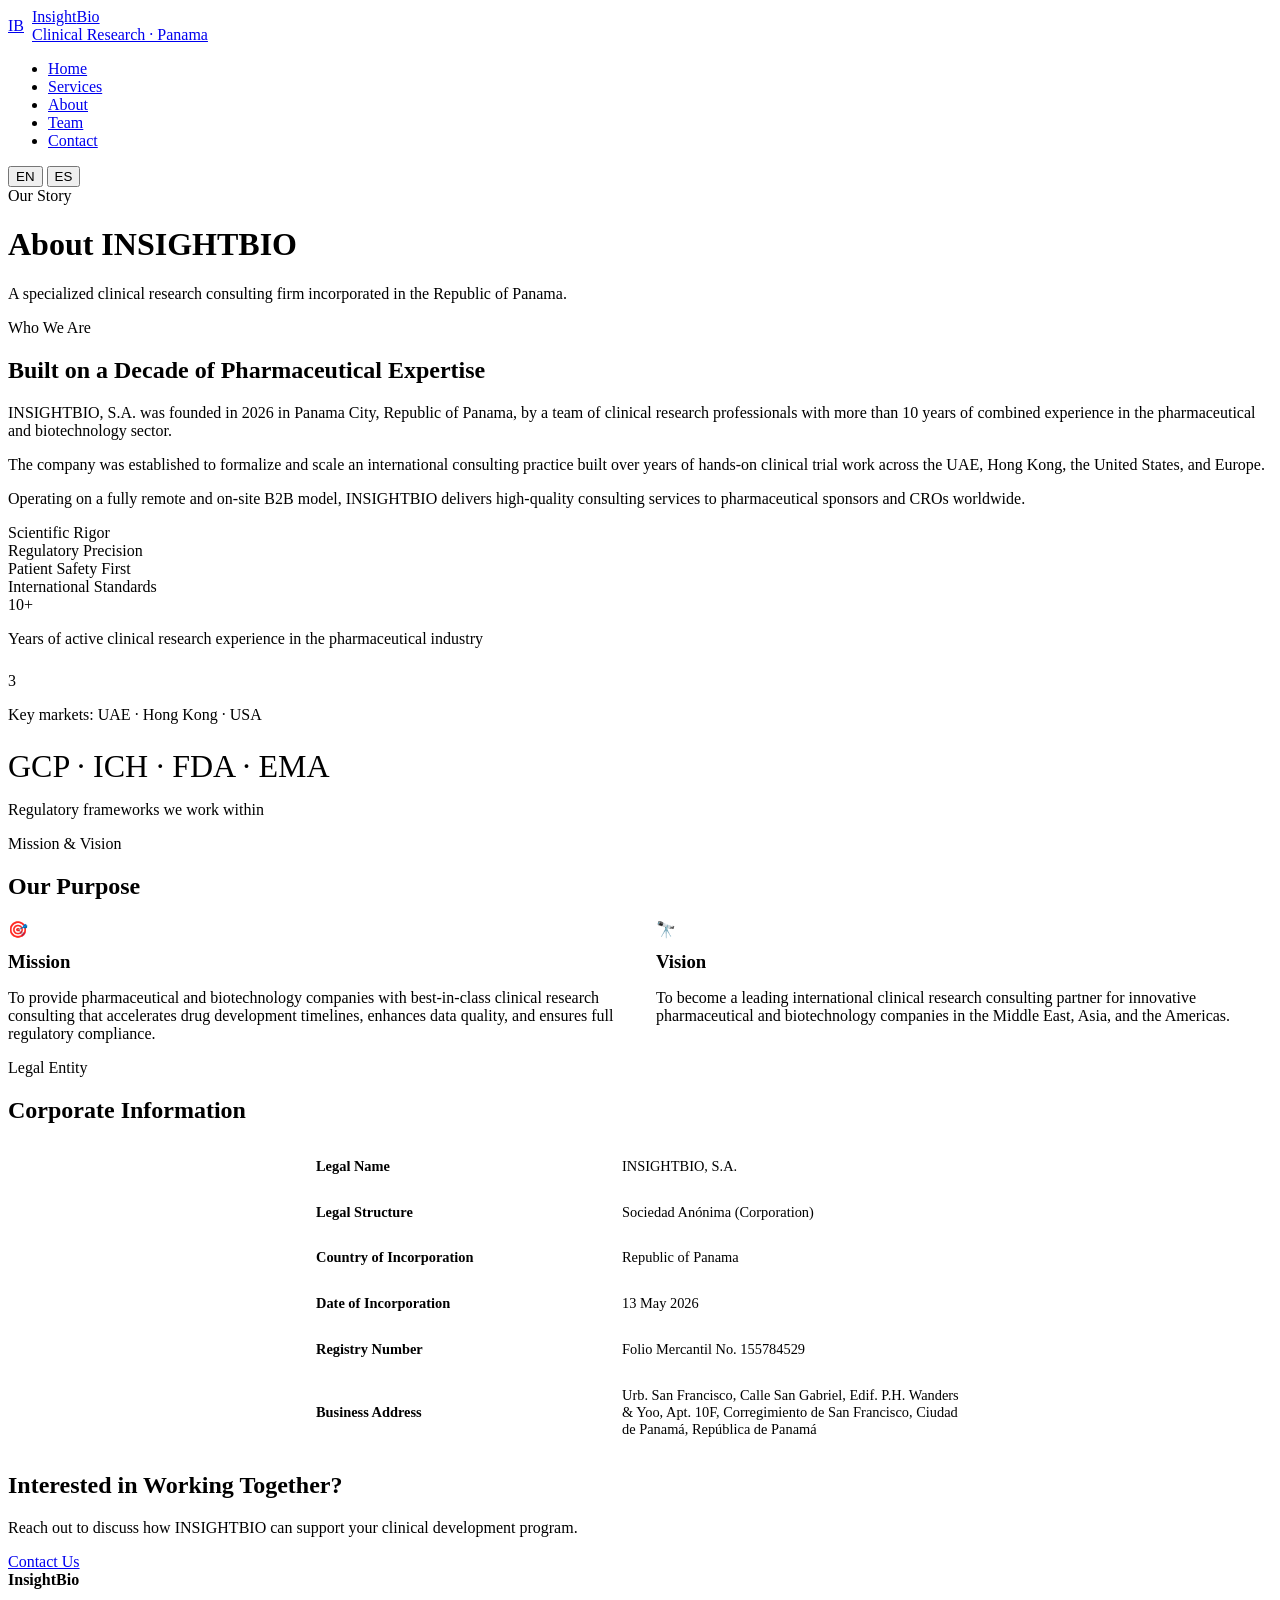
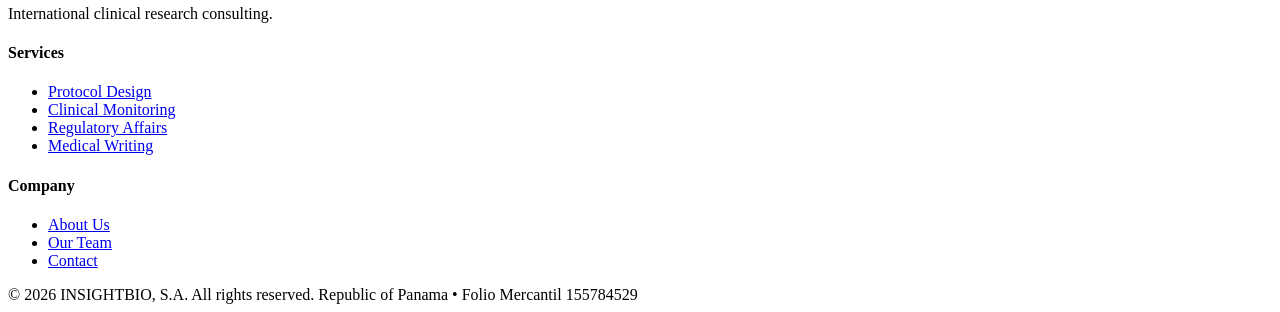
==== about.html @ c5bb40d2 "Add files via upload" ====
<!DOCTYPE html>
<html lang="en">
<head>
  <meta charset="UTF-8" />
  <meta name="viewport" content="width=device-width, initial-scale=1.0" />
  <title>About — INSIGHTBIO, S.A.</title>
  <meta name="description" content="About INSIGHTBIO, S.A. — a Panamanian clinical research consulting firm with over 10 years of pharmaceutical industry experience." />
  <link rel="preconnect" href="https://fonts.googleapis.com" />
  <link href="https://fonts.googleapis.com/css2?family=Inter:wght@400;500;600;700;800&display=swap" rel="stylesheet" />
  <link rel="stylesheet" href="css/style.css" />
</head>
<body>

<nav class="navbar">
  <a href="index.html" class="nav-logo">
    <img src="img/logo.png" alt="InsightBio" class="logo-img"
         onerror="this.style.display='none';this.nextElementSibling.style.display='flex';" />
    <div style="display:none;align-items:center;gap:0.5rem;">
      <div class="logo-mark">IB</div>
      <div>
        <div class="logo-text">Insight<span>Bio</span></div>
        <div class="logo-sub">Clinical Research · Panama</div>
      </div>
    </div>
  </a>
  <ul class="nav-links">
    <li><a href="index.html" data-en="Home" data-es="Inicio">Home</a></li>
    <li><a href="services.html" data-en="Services" data-es="Servicios">Services</a></li>
    <li><a href="about.html" class="active" data-en="About" data-es="Nosotros">About</a></li>
    <li><a href="team.html" data-en="Team" data-es="Equipo">Team</a></li>
    <li><a href="contact.html" data-en="Contact" data-es="Contacto">Contact</a></li>
  </ul>
  <div style="display:flex;align-items:center;gap:0.5rem;">
    <div class="lang-toggle">
      <button data-lang="en" class="active">EN</button>
      <button data-lang="es">ES</button>
    </div>
    <div class="nav-burger"><span></span><span></span><span></span></div>
  </div>
</nav>

<div class="page-hero">
  <span class="section-label" data-en="Our Story" data-es="Nuestra Historia">Our Story</span>
  <h1 data-en="About INSIGHTBIO" data-es="Sobre INSIGHTBIO">About INSIGHTBIO</h1>
  <p data-en="A specialized clinical research consulting firm incorporated in the Republic of Panama, serving the global pharmaceutical and biotechnology industry." data-es="Una firma de consultoría especializada en investigación clínica, constituida en la República de Panamá, al servicio de la industria farmacéutica y biotecnológica global.">A specialized clinical research consulting firm incorporated in the Republic of Panama.</p>
</div>

<!-- About main -->
<section>
  <div class="section-inner">
    <div class="about-grid">
      <div>
        <span class="section-label" data-en="Who We Are" data-es="Quiénes Somos">Who We Are</span>
        <h2 style="color:var(--dark);margin-bottom:1.25rem;" data-en="Built on Decade of Pharmaceutical Expertise" data-es="Construidos Sobre una Década de Experiencia Farmacéutica">Built on a Decade of Pharmaceutical Expertise</h2>
        <p style="margin-bottom:1rem;" data-en="INSIGHTBIO, S.A. was founded in 2026 in Panama City, Republic of Panama, by a team of clinical research professionals with more than 10 years of combined experience in the pharmaceutical and biotechnology sector." data-es="INSIGHTBIO, S.A. fue fundada en 2026 en Ciudad de Panamá, República de Panamá, por un equipo de profesionales en investigación clínica con más de 10 años de experiencia combinada en el sector farmacéutico y biotecnológico.">INSIGHTBIO, S.A. was founded in 2026 in Panama City, Republic of Panama, by a team of clinical research professionals with more than 10 years of combined experience in the pharmaceutical and biotechnology sector.</p>
        <p style="margin-bottom:1rem;" data-en="The company was established to formalize and scale an international consulting practice built over years of hands-on clinical trial work across the UAE, Hong Kong, the United States, and Europe." data-es="La empresa fue creada para formalizar y escalar una práctica de consultoría internacional construida a lo largo de años de trabajo directo en ensayos clínicos en EAU, Hong Kong, Estados Unidos y Europa.">The company was established to formalize and scale an international consulting practice built over years of hands-on clinical trial work across the UAE, Hong Kong, the United States, and Europe.</p>
        <p data-en="Operating on a fully remote and on-site B2B model, INSIGHTBIO delivers high-quality consulting services to pharmaceutical sponsors and CROs worldwide, with all project fees settled via international wire transfer in USD." data-es="Operando bajo un modelo B2B totalmente remoto y presencial, INSIGHTBIO ofrece servicios de consultoría de alta calidad a patrocinadores farmacéuticos y CROs en todo el mundo, con todos los honorarios liquidados mediante transferencia bancaria internacional en USD.">Operating on a fully remote and on-site B2B model, INSIGHTBIO delivers high-quality consulting services to pharmaceutical sponsors and CROs worldwide.</p>

        <div class="values-grid">
          <div class="value-chip" data-en="Scientific Rigor" data-es="Rigor Científico">Scientific Rigor</div>
          <div class="value-chip" data-en="Regulatory Precision" data-es="Precisión Regulatoria">Regulatory Precision</div>
          <div class="value-chip" data-en="Patient Safety First" data-es="Seguridad del Paciente Primero">Patient Safety First</div>
          <div class="value-chip" data-en="International Standards" data-es="Estándares Internacionales">International Standards</div>
        </div>
      </div>

      <div>
        <div class="about-visual" style="margin-bottom:1.5rem;">
          <div class="big-num">10+</div>
          <p data-en="Years of active clinical research experience in the pharmaceutical industry" data-es="Años de experiencia activa en investigación clínica en la industria farmacéutica">Years of active clinical research experience in the pharmaceutical industry</p>
        </div>
        <div class="about-visual" style="margin-bottom:1.5rem;">
          <div class="big-num">3</div>
          <p data-en="Key markets: UAE · Hong Kong · USA" data-es="Mercados clave: EAU · Hong Kong · EE. UU.">Key markets: UAE · Hong Kong · USA</p>
        </div>
        <div class="about-visual">
          <div class="big-num" style="font-size:2rem;color:var(--accent);">GCP · ICH · FDA · EMA</div>
          <p data-en="Regulatory frameworks we work within" data-es="Marcos regulatorios en los que trabajamos">Regulatory frameworks we work within</p>
        </div>
      </div>
    </div>
  </div>
</section>

<!-- Mission / Vision -->
<section class="bg-light">
  <div class="section-inner">
    <div class="section-header">
      <span class="section-label" data-en="Mission &amp; Vision" data-es="Misión y Visión">Mission &amp; Vision</span>
      <h2 data-en="Our Purpose" data-es="Nuestro Propósito">Our Purpose</h2>
    </div>
    <div style="display:grid;grid-template-columns:1fr 1fr;gap:2rem;">
      <div class="service-full-card">
        <div class="card-icon">🎯</div>
        <h3 style="color:var(--dark);margin:0.75rem 0 0.5rem;" data-en="Mission" data-es="Misión">Mission</h3>
        <p data-en="To provide pharmaceutical and biotechnology companies with best-in-class clinical research consulting that accelerates drug development timelines, enhances data quality, and ensures full regulatory compliance — from first-in-human studies to post-marketing research." data-es="Proporcionar a las empresas farmacéuticas y biotecnológicas servicios de consultoría en investigación clínica de primer nivel que aceleren los plazos de desarrollo de fármacos, mejoren la calidad de los datos y garanticen el pleno cumplimiento regulatorio, desde los primeros estudios en humanos hasta la investigación postcomercialización.">To provide pharmaceutical and biotechnology companies with best-in-class clinical research consulting that accelerates drug development timelines, enhances data quality, and ensures full regulatory compliance.</p>
      </div>
      <div class="service-full-card">
        <div class="card-icon">🔭</div>
        <h3 style="color:var(--dark);margin:0.75rem 0 0.5rem;" data-en="Vision" data-es="Visión">Vision</h3>
        <p data-en="To become a leading international clinical research consulting partner for innovative pharmaceutical and biotechnology companies in the Middle East, Asia, and the Americas — enabling breakthrough therapies to reach patients faster and safer." data-es="Convertirnos en el socio líder de consultoría internacional en investigación clínica para empresas farmacéuticas y biotecnológicas innovadoras en Oriente Medio, Asia y las Américas, permitiendo que las terapias innovadoras lleguen a los pacientes de manera más rápida y segura.">To become a leading international clinical research consulting partner for innovative pharmaceutical and biotechnology companies in the Middle East, Asia, and the Americas.</p>
      </div>
    </div>
  </div>
</section>

<!-- Legal info -->
<section>
  <div class="section-inner">
    <div class="section-header">
      <span class="section-label" data-en="Legal Entity" data-es="Entidad Legal">Legal Entity</span>
      <h2 data-en="Corporate Information" data-es="Información Corporativa">Corporate Information</h2>
    </div>
    <div style="max-width:680px;margin:0 auto;">
      <table style="width:100%;border-collapse:collapse;">
        <tbody>
          <tr style="border-bottom:1px solid var(--gray-lt);">
            <td style="padding:0.9rem 1rem;font-weight:600;color:var(--dark);width:45%;font-size:0.9rem;" data-en="Legal Name" data-es="Nombre Legal">Legal Name</td>
            <td style="padding:0.9rem 1rem;color:var(--gray);font-size:0.9rem;">INSIGHTBIO, S.A.</td>
          </tr>
          <tr style="border-bottom:1px solid var(--gray-lt);">
            <td style="padding:0.9rem 1rem;font-weight:600;color:var(--dark);font-size:0.9rem;" data-en="Legal Structure" data-es="Estructura Legal">Legal Structure</td>
            <td style="padding:0.9rem 1rem;color:var(--gray);font-size:0.9rem;" data-en="Sociedad Anónima (Corporation)" data-es="Sociedad Anónima">Sociedad Anónima (Corporation)</td>
          </tr>
          <tr style="border-bottom:1px solid var(--gray-lt);">
            <td style="padding:0.9rem 1rem;font-weight:600;color:var(--dark);font-size:0.9rem;" data-en="Country of Incorporation" data-es="País de Constitución">Country of Incorporation</td>
            <td style="padding:0.9rem 1rem;color:var(--gray);font-size:0.9rem;" data-en="Republic of Panama" data-es="República de Panamá">Republic of Panama</td>
          </tr>
          <tr style="border-bottom:1px solid var(--gray-lt);">
            <td style="padding:0.9rem 1rem;font-weight:600;color:var(--dark);font-size:0.9rem;" data-en="Date of Incorporation" data-es="Fecha de Constitución">Date of Incorporation</td>
            <td style="padding:0.9rem 1rem;color:var(--gray);font-size:0.9rem;">13 May 2026</td>
          </tr>
          <tr style="border-bottom:1px solid var(--gray-lt);">
            <td style="padding:0.9rem 1rem;font-weight:600;color:var(--dark);font-size:0.9rem;" data-en="Registry Number" data-es="Número de Registro">Registry Number</td>
            <td style="padding:0.9rem 1rem;color:var(--gray);font-size:0.9rem;">Folio Mercantil No. 155784529</td>
          </tr>
          <tr>
            <td style="padding:0.9rem 1rem;font-weight:600;color:var(--dark);font-size:0.9rem;" data-en="Business Address" data-es="Dirección Comercial">Business Address</td>
            <td style="padding:0.9rem 1rem;color:var(--gray);font-size:0.9rem;" data-en="Urb. San Francisco, Calle San Gabriel, Edif. P.H. Wanders &amp; Yoo, Apt. 10F, Corregimiento de San Francisco, Ciudad de Panamá, República de Panamá" data-es="Urb. San Francisco, Calle San Gabriel, Edif. P.H. Wanders &amp; Yoo, Apt. 10F, Corregimiento de San Francisco, Ciudad de Panamá, República de Panamá">Urb. San Francisco, Calle San Gabriel, Edif. P.H. Wanders &amp; Yoo, Apt. 10F, Corregimiento de San Francisco, Ciudad de Panamá, República de Panamá</td>
          </tr>
        </tbody>
      </table>
    </div>
  </div>
</section>

<section class="cta-section">
  <div class="section-inner">
    <h2 data-en="Interested in Working Together?" data-es="¿Interesado en Trabajar Juntos?">Interested in Working Together?</h2>
    <p data-en="Reach out to discuss how INSIGHTBIO can support your clinical development program." data-es="Comuníquese con nosotros para discutir cómo INSIGHTBIO puede apoyar su programa de desarrollo clínico.">Reach out to discuss how INSIGHTBIO can support your clinical development program.</p>
    <a href="contact.html" class="btn btn-accent" data-en="Contact Us" data-es="Contáctenos">Contact Us</a>
  </div>
</section>

<footer>
  <div class="footer-inner">
    <div class="footer-brand">
      <div style="margin-bottom:0.75rem;">
        <img src="img/logo.png" alt="InsightBio" style="height:36px;width:auto;"
             onerror="this.style.display='none';this.nextElementSibling.style.display='block';" />
        <div style="display:none;font-weight:800;color:var(--white);font-size:1rem;">Insight<span style="color:var(--accent)">Bio</span></div>
      </div>
      <p data-en="International clinical research consulting for pharmaceutical and biotechnology companies." data-es="Consultoría internacional en investigación clínica para empresas farmacéuticas y de biotecnología.">International clinical research consulting.</p>
    </div>
    <div>
      <h4 data-en="Services" data-es="Servicios">Services</h4>
      <ul>
        <li><a href="services.html" data-en="Protocol Design" data-es="Diseño de Protocolo">Protocol Design</a></li>
        <li><a href="services.html" data-en="Clinical Monitoring" data-es="Monitoreo Clínico">Clinical Monitoring</a></li>
        <li><a href="services.html" data-en="Regulatory Affairs" data-es="Asuntos Regulatorios">Regulatory Affairs</a></li>
        <li><a href="services.html" data-en="Medical Writing" data-es="Redacción Médica">Medical Writing</a></li>
      </ul>
    </div>
    <div>
      <h4 data-en="Company" data-es="Empresa">Company</h4>
      <ul>
        <li><a href="about.html" data-en="About Us" data-es="Sobre Nosotros">About Us</a></li>
        <li><a href="team.html" data-en="Our Team" data-es="Nuestro Equipo">Our Team</a></li>
        <li><a href="contact.html" data-en="Contact" data-es="Contacto">Contact</a></li>
      </ul>
    </div>
  </div>
  <div class="footer-bottom">
    <span data-en="© 2026 INSIGHTBIO, S.A. All rights reserved." data-es="© 2026 INSIGHTBIO, S.A. Todos los derechos reservados.">© 2026 INSIGHTBIO, S.A. All rights reserved.</span>
    <span data-en="Republic of Panama • Folio Mercantil 155784529" data-es="República de Panamá • Folio Mercantil 155784529">Republic of Panama • Folio Mercantil 155784529</span>
  </div>
</footer>

<script src="js/lang.js"></script>
</body>
</html>
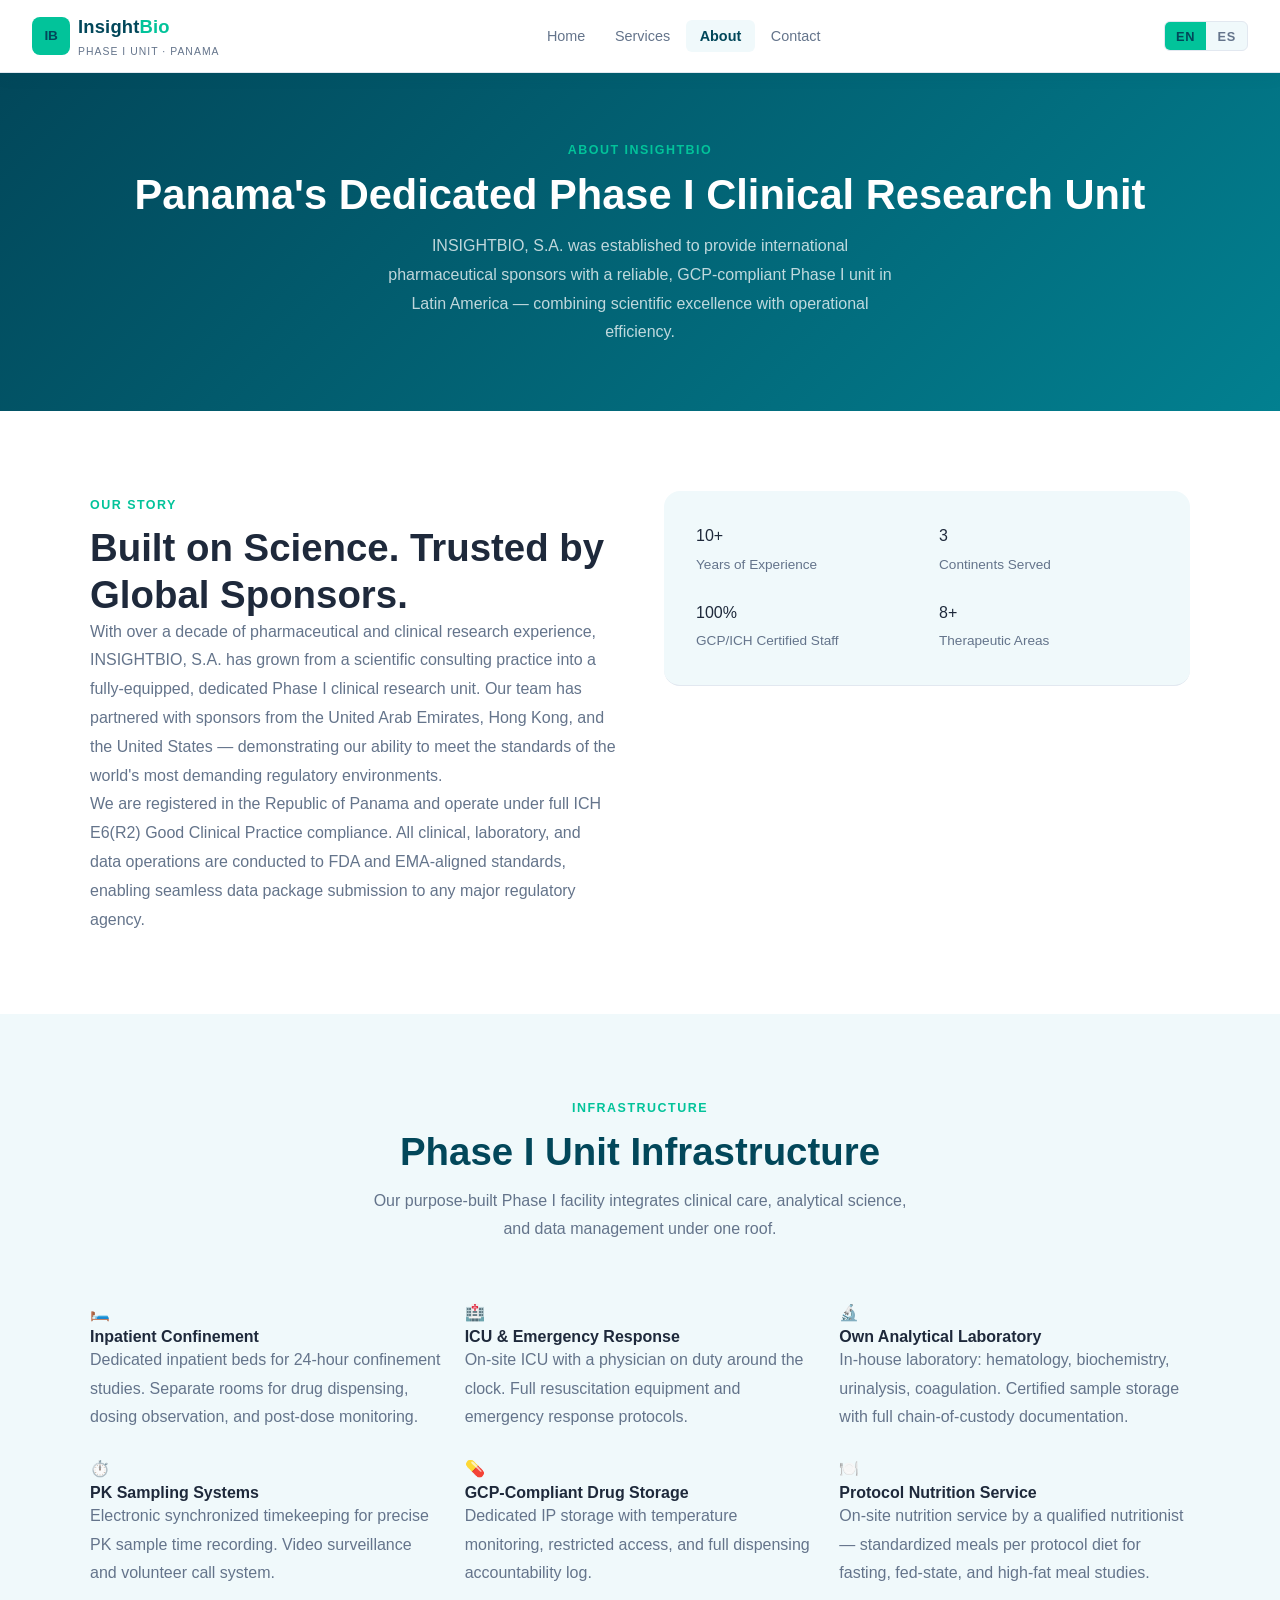
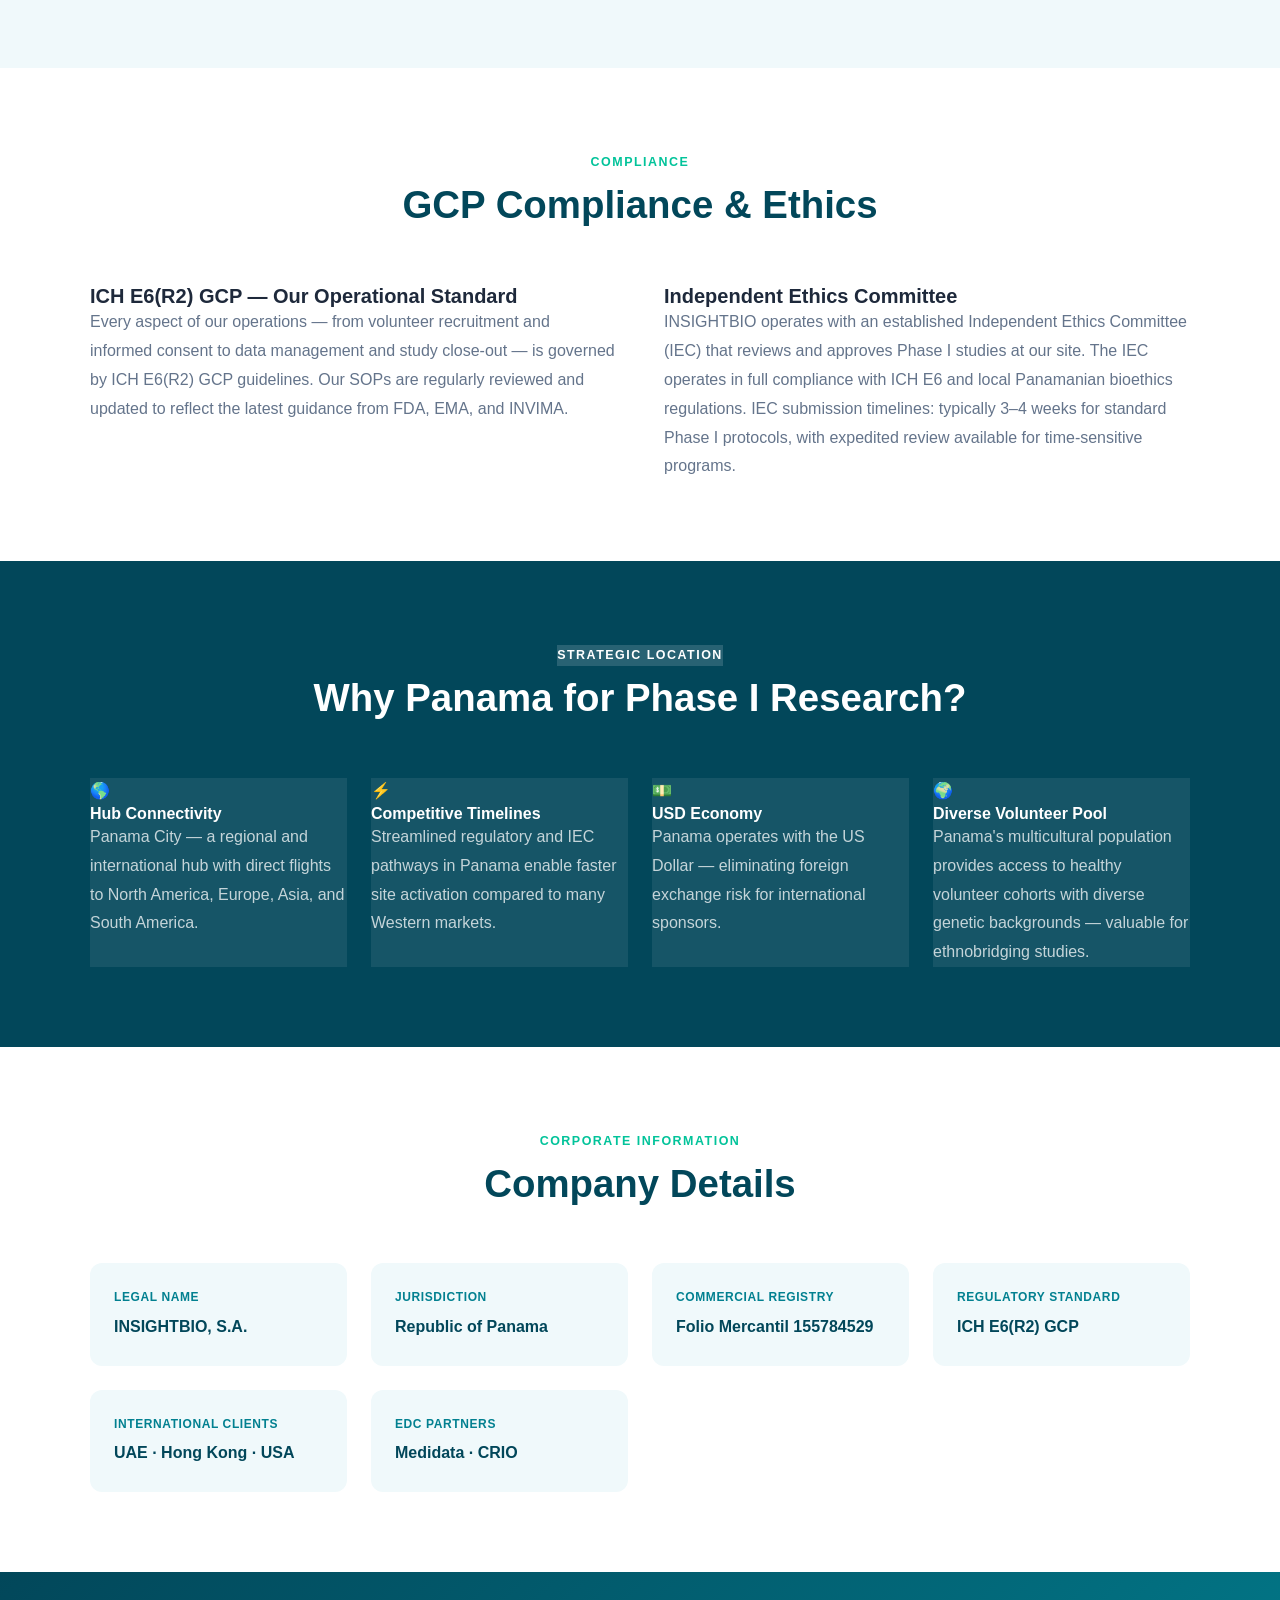
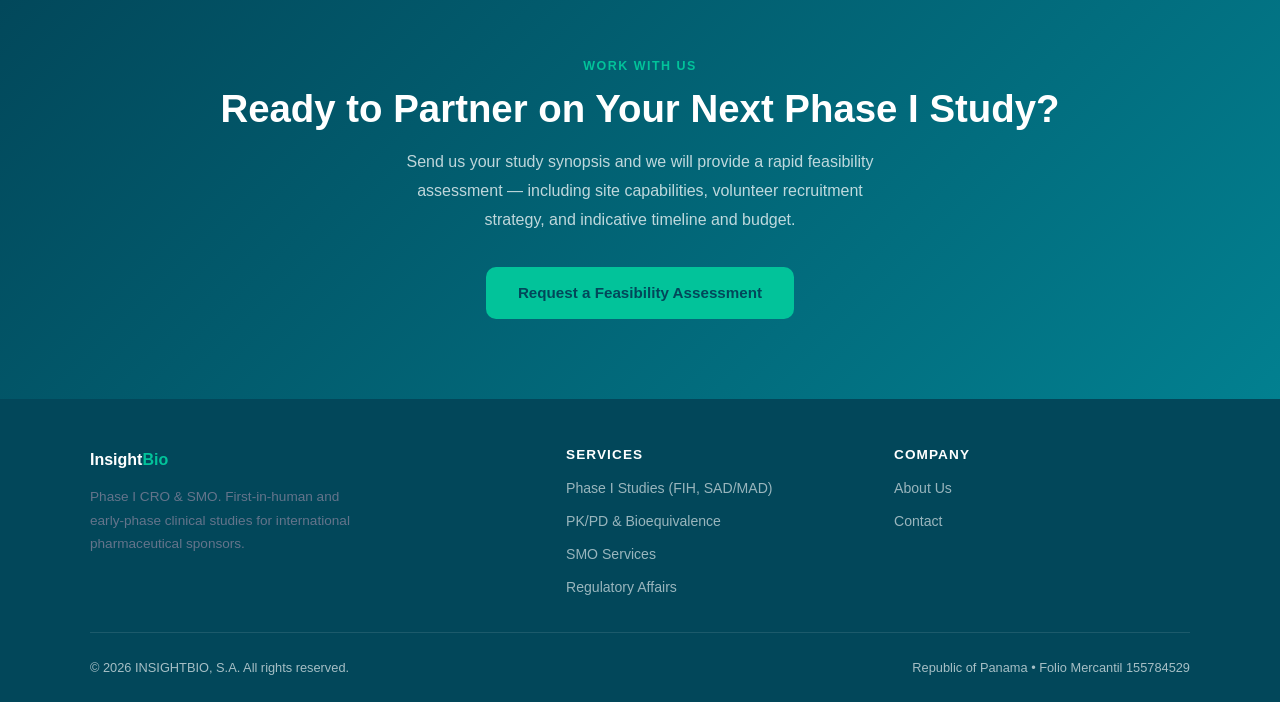
==== commit e9c584c9: "Update about.html" ====
--- a/about.html
+++ b/about.html
@@ -3,8 +3,8 @@
 <head>
   <meta charset="UTF-8" />
   <meta name="viewport" content="width=device-width, initial-scale=1.0" />
-  <title>About — INSIGHTBIO, S.A.</title>
-  <meta name="description" content="About INSIGHTBIO, S.A. — a Panamanian clinical research consulting firm with over 10 years of pharmaceutical industry experience." />
+  <title>About — INSIGHTBIO, S.A. Phase I CRO &amp; SMO | Panama</title>
+  <meta name="description" content="About INSIGHTBIO, S.A. — a dedicated Phase I clinical research unit and CRO/SMO based in Panama. GCP/ICH compliant infrastructure, experienced investigators, own ethics committee." />
   <link rel="preconnect" href="https://fonts.googleapis.com" />
   <link href="https://fonts.googleapis.com/css2?family=Inter:wght@400;500;600;700;800&display=swap" rel="stylesheet" />
   <link rel="stylesheet" href="css/style.css" />
@@ -19,7 +19,7 @@
       <div class="logo-mark">IB</div>
       <div>
         <div class="logo-text">Insight<span>Bio</span></div>
-        <div class="logo-sub">Clinical Research · Panama</div>
+        <div class="logo-sub">Phase I Unit · Panama</div>
       </div>
     </div>
   </a>
@@ -27,7 +27,6 @@
     <li><a href="index.html" data-en="Home" data-es="Inicio">Home</a></li>
     <li><a href="services.html" data-en="Services" data-es="Servicios">Services</a></li>
     <li><a href="about.html" class="active" data-en="About" data-es="Nosotros">About</a></li>
-    <li><a href="team.html" data-en="Team" data-es="Equipo">Team</a></li>
     <li><a href="contact.html" data-en="Contact" data-es="Contacto">Contact</a></li>
   </ul>
   <div style="display:flex;align-items:center;gap:0.5rem;">
@@ -40,115 +39,107 @@
 </nav>
 
 <div class="page-hero">
-  <span class="section-label" data-en="Our Story" data-es="Nuestra Historia">Our Story</span>
-  <h1 data-en="About INSIGHTBIO" data-es="Sobre INSIGHTBIO">About INSIGHTBIO</h1>
-  <p data-en="A specialized clinical research consulting firm incorporated in the Republic of Panama, serving the global pharmaceutical and biotechnology industry." data-es="Una firma de consultoría especializada en investigación clínica, constituida en la República de Panamá, al servicio de la industria farmacéutica y biotecnológica global.">A specialized clinical research consulting firm incorporated in the Republic of Panama.</p>
+  <span class="section-label" data-en="About INSIGHTBIO" data-es="Sobre INSIGHTBIO">About INSIGHTBIO</span>
+  <h1 data-en="Panama's Dedicated Phase I Clinical Research Unit" data-es="La Unidad Dedicada de Investigación Clínica Fase I de Panamá">Panama's Dedicated Phase I Clinical Research Unit</h1>
+  <p data-en="INSIGHTBIO, S.A. was established to provide international pharmaceutical sponsors with a reliable, GCP-compliant Phase I unit in Latin America — combining scientific excellence with operational efficiency." data-es="INSIGHTBIO, S.A. fue fundada para ofrecer a los patrocinadores farmacéuticos internacionales una unidad Fase I confiable y conforme a GCP en Latinoamérica — combinando excelencia científica con eficiencia operativa.">INSIGHTBIO, S.A. was established to provide international pharmaceutical sponsors with a reliable, GCP-compliant Phase I unit in Latin America — combining scientific excellence with operational efficiency.</p>
 </div>
 
-<!-- About main -->
 <section>
   <div class="section-inner">
-    <div class="about-grid">
+    <div style="display:grid;grid-template-columns:1fr 1fr;gap:3rem;align-items:start;">
       <div>
-        <span class="section-label" data-en="Who We Are" data-es="Quiénes Somos">Who We Are</span>
-        <h2 style="color:var(--dark);margin-bottom:1.25rem;" data-en="Built on Decade of Pharmaceutical Expertise" data-es="Construidos Sobre una Década de Experiencia Farmacéutica">Built on a Decade of Pharmaceutical Expertise</h2>
-        <p style="margin-bottom:1rem;" data-en="INSIGHTBIO, S.A. was founded in 2026 in Panama City, Republic of Panama, by a team of clinical research professionals with more than 10 years of combined experience in the pharmaceutical and biotechnology sector." data-es="INSIGHTBIO, S.A. fue fundada en 2026 en Ciudad de Panamá, República de Panamá, por un equipo de profesionales en investigación clínica con más de 10 años de experiencia combinada en el sector farmacéutico y biotecnológico.">INSIGHTBIO, S.A. was founded in 2026 in Panama City, Republic of Panama, by a team of clinical research professionals with more than 10 years of combined experience in the pharmaceutical and biotechnology sector.</p>
-        <p style="margin-bottom:1rem;" data-en="The company was established to formalize and scale an international consulting practice built over years of hands-on clinical trial work across the UAE, Hong Kong, the United States, and Europe." data-es="La empresa fue creada para formalizar y escalar una práctica de consultoría internacional construida a lo largo de años de trabajo directo en ensayos clínicos en EAU, Hong Kong, Estados Unidos y Europa.">The company was established to formalize and scale an international consulting practice built over years of hands-on clinical trial work across the UAE, Hong Kong, the United States, and Europe.</p>
-        <p data-en="Operating on a fully remote and on-site B2B model, INSIGHTBIO delivers high-quality consulting services to pharmaceutical sponsors and CROs worldwide, with all project fees settled via international wire transfer in USD." data-es="Operando bajo un modelo B2B totalmente remoto y presencial, INSIGHTBIO ofrece servicios de consultoría de alta calidad a patrocinadores farmacéuticos y CROs en todo el mundo, con todos los honorarios liquidados mediante transferencia bancaria internacional en USD.">Operating on a fully remote and on-site B2B model, INSIGHTBIO delivers high-quality consulting services to pharmaceutical sponsors and CROs worldwide.</p>
-
-        <div class="values-grid">
-          <div class="value-chip" data-en="Scientific Rigor" data-es="Rigor Científico">Scientific Rigor</div>
-          <div class="value-chip" data-en="Regulatory Precision" data-es="Precisión Regulatoria">Regulatory Precision</div>
-          <div class="value-chip" data-en="Patient Safety First" data-es="Seguridad del Paciente Primero">Patient Safety First</div>
-          <div class="value-chip" data-en="International Standards" data-es="Estándares Internacionales">International Standards</div>
-        </div>
+        <span class="section-label" data-en="Our Story" data-es="Nuestra Historia">Our Story</span>
+        <h2 data-en="Built on Science. Trusted by Global Sponsors." data-es="Fundados en la Ciencia. Confianza de Patrocinadores Globales.">Built on Science. Trusted by Global Sponsors.</h2>
+        <p data-en="With over a decade of pharmaceutical and clinical research experience, INSIGHTBIO, S.A. has grown from a scientific consulting practice into a fully-equipped, dedicated Phase I clinical research unit. Our team has partnered with sponsors from the United Arab Emirates, Hong Kong, and the United States — demonstrating our ability to meet the standards of the world's most demanding regulatory environments." data-es="Con más de una década de experiencia en la industria farmacéutica e investigación clínica, INSIGHTBIO, S.A. ha evolucionado de una consultoría científica a una unidad de investigación clínica Fase I completamente equipada y dedicada. Nuestro equipo ha colaborado con patrocinadores de los Emiratos Árabes Unidos, Hong Kong y Estados Unidos.">With over a decade of pharmaceutical and clinical research experience, INSIGHTBIO, S.A. has grown from a scientific consulting practice into a fully-equipped, dedicated Phase I clinical research unit.</p>
+        <p data-en="We are registered in the Republic of Panama and operate under full ICH E6(R2) Good Clinical Practice compliance. All clinical, laboratory, and data operations are conducted to FDA and EMA-aligned standards, enabling seamless data package submission to any major regulatory agency." data-es="Estamos registrados en la República de Panamá y operamos bajo cumplimiento pleno de las Buenas Prácticas Clínicas ICH E6(R2). Todas las operaciones clínicas, de laboratorio y de datos se realizan conforme a los estándares de FDA y EMA.">We are registered in the Republic of Panama and operate under full ICH E6(R2) Good Clinical Practice compliance.</p>
       </div>
-
       <div>
-        <div class="about-visual" style="margin-bottom:1.5rem;">
-          <div class="big-num">10+</div>
-          <p data-en="Years of active clinical research experience in the pharmaceutical industry" data-es="Años de experiencia activa en investigación clínica en la industria farmacéutica">Years of active clinical research experience in the pharmaceutical industry</p>
-        </div>
-        <div class="about-visual" style="margin-bottom:1.5rem;">
-          <div class="big-num">3</div>
-          <p data-en="Key markets: UAE · Hong Kong · USA" data-es="Mercados clave: EAU · Hong Kong · EE. UU.">Key markets: UAE · Hong Kong · USA</p>
-        </div>
-        <div class="about-visual">
-          <div class="big-num" style="font-size:2rem;color:var(--accent);">GCP · ICH · FDA · EMA</div>
-          <p data-en="Regulatory frameworks we work within" data-es="Marcos regulatorios en los que trabajamos">Regulatory frameworks we work within</p>
+        <div class="stats-bar" style="display:grid;grid-template-columns:1fr 1fr;gap:1.5rem;border-radius:1rem;padding:2rem;background:var(--light);">
+          <div class="stat-item"><div class="stat-number">10+</div><div class="stat-label" data-en="Years of Experience" data-es="Años de Experiencia">Years of Experience</div></div>
+          <div class="stat-item"><div class="stat-number">3</div><div class="stat-label" data-en="Continents Served" data-es="Continentes Atendidos">Continents Served</div></div>
+          <div class="stat-item"><div class="stat-number">100%</div><div class="stat-label" data-en="GCP/ICH Certified Staff" data-es="Personal Certificado GCP/ICH">GCP/ICH Certified Staff</div></div>
+          <div class="stat-item"><div class="stat-number">8+</div><div class="stat-label" data-en="Therapeutic Areas" data-es="Áreas Terapéuticas">Therapeutic Areas</div></div>
         </div>
       </div>
     </div>
   </div>
 </section>
 
-<!-- Mission / Vision -->
 <section class="bg-light">
   <div class="section-inner">
     <div class="section-header">
-      <span class="section-label" data-en="Mission &amp; Vision" data-es="Misión y Visión">Mission &amp; Vision</span>
-      <h2 data-en="Our Purpose" data-es="Nuestro Propósito">Our Purpose</h2>
+      <span class="section-label" data-en="Infrastructure" data-es="Infraestructura">Infrastructure</span>
+      <h2 data-en="Phase I Unit Infrastructure" data-es="Infraestructura de la Unidad Fase I">Phase I Unit Infrastructure</h2>
+      <p data-en="Our purpose-built Phase I facility integrates clinical care, analytical science, and data management under one roof." data-es="Nuestra instalación Fase I integra atención clínica, ciencia analítica y gestión de datos bajo un mismo techo.">Our purpose-built Phase I facility integrates clinical care, analytical science, and data management under one roof.</p>
     </div>
-    <div style="display:grid;grid-template-columns:1fr 1fr;gap:2rem;">
-      <div class="service-full-card">
-        <div class="card-icon">🎯</div>
-        <h3 style="color:var(--dark);margin:0.75rem 0 0.5rem;" data-en="Mission" data-es="Misión">Mission</h3>
-        <p data-en="To provide pharmaceutical and biotechnology companies with best-in-class clinical research consulting that accelerates drug development timelines, enhances data quality, and ensures full regulatory compliance — from first-in-human studies to post-marketing research." data-es="Proporcionar a las empresas farmacéuticas y biotecnológicas servicios de consultoría en investigación clínica de primer nivel que aceleren los plazos de desarrollo de fármacos, mejoren la calidad de los datos y garanticen el pleno cumplimiento regulatorio, desde los primeros estudios en humanos hasta la investigación postcomercialización.">To provide pharmaceutical and biotechnology companies with best-in-class clinical research consulting that accelerates drug development timelines, enhances data quality, and ensures full regulatory compliance.</p>
+    <div style="display:grid;grid-template-columns:repeat(auto-fit,minmax(260px,1fr));gap:1.5rem;">
+      <div class="adv-card"><div class="adv-icon">🛏️</div><h4 data-en="Inpatient Confinement" data-es="Confinamiento Hospitalario">Inpatient Confinement</h4><p data-en="Dedicated inpatient beds for 24-hour confinement studies. Separate rooms for drug dispensing, dosing observation, and post-dose monitoring." data-es="Camas dedicadas para estudios de confinamiento de 24 horas. Salas separadas para dispensación de medicamentos y monitoreo post-dosis.">Dedicated inpatient beds for 24-hour confinement studies. Separate rooms for drug dispensing, dosing observation, and post-dose monitoring.</p></div>
+      <div class="adv-card"><div class="adv-icon">🏥</div><h4 data-en="ICU &amp; Emergency Response" data-es="UCI y Respuesta de Emergencia">ICU &amp; Emergency Response</h4><p data-en="On-site ICU with a physician on duty around the clock. Full resuscitation equipment and emergency response protocols." data-es="UCI en sitio con médico de guardia las 24 horas. Equipo completo de resucitación y protocolos de respuesta de emergencia.">On-site ICU with a physician on duty around the clock. Full resuscitation equipment and emergency response protocols.</p></div>
+      <div class="adv-card"><div class="adv-icon">🔬</div><h4 data-en="Own Analytical Laboratory" data-es="Laboratorio Analítico Propio">Own Analytical Laboratory</h4><p data-en="In-house laboratory: hematology, biochemistry, urinalysis, coagulation. Certified sample storage with full chain-of-custody documentation." data-es="Laboratorio propio: hematología, bioquímica, uroanálisis, coagulación. Almacenamiento certificado con cadena de custodia completa.">In-house laboratory: hematology, biochemistry, urinalysis, coagulation. Certified sample storage with full chain-of-custody documentation.</p></div>
+      <div class="adv-card"><div class="adv-icon">⏱️</div><h4 data-en="PK Sampling Systems" data-es="Sistemas de Muestreo PK">PK Sampling Systems</h4><p data-en="Electronic synchronized timekeeping for precise PK sample time recording. Video surveillance and volunteer call system." data-es="Registro electrónico sincronizado para precisión en los tiempos de muestreo PK. Sistema de videovigilancia y llamadas.">Electronic synchronized timekeeping for precise PK sample time recording. Video surveillance and volunteer call system.</p></div>
+      <div class="adv-card"><div class="adv-icon">💊</div><h4 data-en="GCP-Compliant Drug Storage" data-es="Almacenamiento de Medicamentos Conforme a GCP">GCP-Compliant Drug Storage</h4><p data-en="Dedicated IP storage with temperature monitoring, restricted access, and full dispensing accountability log." data-es="Almacenamiento de PI con monitoreo de temperatura, acceso restringido y registro completo de dispensación.">Dedicated IP storage with temperature monitoring, restricted access, and full dispensing accountability log.</p></div>
+      <div class="adv-card"><div class="adv-icon">🍽️</div><h4 data-en="Protocol Nutrition Service" data-es="Servicio de Nutrición por Protocolo">Protocol Nutrition Service</h4><p data-en="On-site nutrition service by a qualified nutritionist — standardized meals per protocol diet for fasting, fed-state, and high-fat meal studies." data-es="Servicio de nutrición por nutricionista calificado — comidas estandarizadas según el protocolo para estudios en ayunas, estado alimentado y comida alta en grasas.">On-site nutrition service by a qualified nutritionist — standardized meals per protocol diet for fasting, fed-state, and high-fat meal studies.</p></div>
+    </div>
+  </div>
+</section>
+
+<section>
+  <div class="section-inner">
+    <div class="section-header">
+      <span class="section-label" data-en="Compliance" data-es="Cumplimiento">Compliance</span>
+      <h2 data-en="GCP Compliance &amp; Ethics" data-es="Cumplimiento GCP y Ética">GCP Compliance &amp; Ethics</h2>
+    </div>
+    <div style="display:grid;grid-template-columns:1fr 1fr;gap:3rem;align-items:start;">
+      <div>
+        <h3 data-en="ICH E6(R2) GCP — Our Operational Standard" data-es="ICH E6(R2) GCP — Nuestro Estándar Operativo">ICH E6(R2) GCP — Our Operational Standard</h3>
+        <p data-en="Every aspect of our operations — from volunteer recruitment and informed consent to data management and study close-out — is governed by ICH E6(R2) GCP guidelines. Our SOPs are regularly reviewed and updated to reflect the latest guidance from FDA, EMA, and INVIMA." data-es="Cada aspecto de nuestras operaciones está regido por las guías GCP ICH E6(R2). Nuestros POE se revisan periódicamente para reflejar la última guía de FDA, EMA e INVIMA.">Every aspect of our operations is governed by ICH E6(R2) GCP guidelines. All clinical staff hold current GCP certification. Principal Investigators are board-certified physicians with Phase I trial experience.</p>
       </div>
-      <div class="service-full-card">
-        <div class="card-icon">🔭</div>
-        <h3 style="color:var(--dark);margin:0.75rem 0 0.5rem;" data-en="Vision" data-es="Visión">Vision</h3>
-        <p data-en="To become a leading international clinical research consulting partner for innovative pharmaceutical and biotechnology companies in the Middle East, Asia, and the Americas — enabling breakthrough therapies to reach patients faster and safer." data-es="Convertirnos en el socio líder de consultoría internacional en investigación clínica para empresas farmacéuticas y biotecnológicas innovadoras en Oriente Medio, Asia y las Américas, permitiendo que las terapias innovadoras lleguen a los pacientes de manera más rápida y segura.">To become a leading international clinical research consulting partner for innovative pharmaceutical and biotechnology companies in the Middle East, Asia, and the Americas.</p>
+      <div>
+        <h3 data-en="Independent Ethics Committee" data-es="Comité de Ética Independiente">Independent Ethics Committee</h3>
+        <p data-en="INSIGHTBIO operates with an established Independent Ethics Committee (IEC) that reviews and approves Phase I studies at our site. The IEC operates in full compliance with ICH E6 and local Panamanian bioethics regulations. IEC submission timelines: typically 3–4 weeks for standard Phase I protocols, with expedited review available for time-sensitive programs." data-es="INSIGHTBIO opera con un Comité de Ética Independiente (CEI) establecido que revisa y aprueba los estudios Fase I. El CEI opera en pleno cumplimiento con ICH E6 y las regulaciones locales panameñas. Plazos de presentación: típicamente 3–4 semanas para protocolos estándar, con revisión acelerada disponible.">INSIGHTBIO operates with an established Independent Ethics Committee (IEC) that reviews and approves Phase I studies at our site. IEC submission timelines: typically 3–4 weeks for standard Phase I protocols, with expedited review available for time-sensitive programs.</p>
       </div>
     </div>
   </div>
 </section>
 
-<!-- Legal info -->
+<section class="bg-dark">
+  <div class="section-inner">
+    <div class="section-header">
+      <span class="section-label" style="background:rgba(255,255,255,0.15);color:#fff;" data-en="Strategic Location" data-es="Ubicación Estratégica">Strategic Location</span>
+      <h2 style="color:#fff;" data-en="Why Panama for Phase I Research?" data-es="¿Por Qué Panamá para la Investigación Fase I?">Why Panama for Phase I Research?</h2>
+    </div>
+    <div style="display:grid;grid-template-columns:repeat(auto-fit,minmax(220px,1fr));gap:1.5rem;">
+      <div class="adv-card" style="background:rgba(255,255,255,0.08);border-color:rgba(255,255,255,0.12);"><div class="adv-icon">🌎</div><h4 style="color:#fff;" data-en="Hub Connectivity" data-es="Conectividad como Hub">Hub Connectivity</h4><p style="color:rgba(255,255,255,0.75);" data-en="Panama City — a regional and international hub with direct flights to North America, Europe, Asia, and South America." data-es="Ciudad de Panamá — hub con vuelos directos a Norteamérica, Europa, Asia y Sudamérica.">Panama City — a regional and international hub with direct flights to North America, Europe, Asia, and South America.</p></div>
+      <div class="adv-card" style="background:rgba(255,255,255,0.08);border-color:rgba(255,255,255,0.12);"><div class="adv-icon">⚡</div><h4 style="color:#fff;" data-en="Competitive Timelines" data-es="Plazos Competitivos">Competitive Timelines</h4><p style="color:rgba(255,255,255,0.75);" data-en="Streamlined regulatory and IEC pathways in Panama enable faster site activation compared to many Western markets." data-es="Los procesos regulatorios y de CEI simplificados en Panamá permiten una activación del sitio más rápida.">Streamlined regulatory and IEC pathways in Panama enable faster site activation compared to many Western markets.</p></div>
+      <div class="adv-card" style="background:rgba(255,255,255,0.08);border-color:rgba(255,255,255,0.12);"><div class="adv-icon">💵</div><h4 style="color:#fff;" data-en="USD Economy" data-es="Economía en USD">USD Economy</h4><p style="color:rgba(255,255,255,0.75);" data-en="Panama operates with the US Dollar — eliminating foreign exchange risk for international sponsors." data-es="Panamá opera con el Dólar Estadounidense, eliminando el riesgo cambiario para los patrocinadores internacionales.">Panama operates with the US Dollar — eliminating foreign exchange risk for international sponsors.</p></div>
+      <div class="adv-card" style="background:rgba(255,255,255,0.08);border-color:rgba(255,255,255,0.12);"><div class="adv-icon">🌍</div><h4 style="color:#fff;" data-en="Diverse Volunteer Pool" data-es="Diversidad de Voluntarios">Diverse Volunteer Pool</h4><p style="color:rgba(255,255,255,0.75);" data-en="Panama's multicultural population provides access to healthy volunteer cohorts with diverse genetic backgrounds — valuable for ethnobridging studies." data-es="La población multicultural de Panamá brinda acceso a cohortes diversas, valiosas para estudios con requisitos de puente étnico.">Panama's multicultural population provides access to healthy volunteer cohorts with diverse genetic backgrounds — valuable for ethnobridging studies.</p></div>
+    </div>
+  </div>
+</section>
+
 <section>
   <div class="section-inner">
     <div class="section-header">
-      <span class="section-label" data-en="Legal Entity" data-es="Entidad Legal">Legal Entity</span>
-      <h2 data-en="Corporate Information" data-es="Información Corporativa">Corporate Information</h2>
+      <span class="section-label" data-en="Corporate Information" data-es="Información Corporativa">Corporate Information</span>
+      <h2 data-en="Company Details" data-es="Datos de la Empresa">Company Details</h2>
     </div>
-    <div style="max-width:680px;margin:0 auto;">
-      <table style="width:100%;border-collapse:collapse;">
-        <tbody>
-          <tr style="border-bottom:1px solid var(--gray-lt);">
-            <td style="padding:0.9rem 1rem;font-weight:600;color:var(--dark);width:45%;font-size:0.9rem;" data-en="Legal Name" data-es="Nombre Legal">Legal Name</td>
-            <td style="padding:0.9rem 1rem;color:var(--gray);font-size:0.9rem;">INSIGHTBIO, S.A.</td>
-          </tr>
-          <tr style="border-bottom:1px solid var(--gray-lt);">
-            <td style="padding:0.9rem 1rem;font-weight:600;color:var(--dark);font-size:0.9rem;" data-en="Legal Structure" data-es="Estructura Legal">Legal Structure</td>
-            <td style="padding:0.9rem 1rem;color:var(--gray);font-size:0.9rem;" data-en="Sociedad Anónima (Corporation)" data-es="Sociedad Anónima">Sociedad Anónima (Corporation)</td>
-          </tr>
-          <tr style="border-bottom:1px solid var(--gray-lt);">
-            <td style="padding:0.9rem 1rem;font-weight:600;color:var(--dark);font-size:0.9rem;" data-en="Country of Incorporation" data-es="País de Constitución">Country of Incorporation</td>
-            <td style="padding:0.9rem 1rem;color:var(--gray);font-size:0.9rem;" data-en="Republic of Panama" data-es="República de Panamá">Republic of Panama</td>
-          </tr>
-          <tr style="border-bottom:1px solid var(--gray-lt);">
-            <td style="padding:0.9rem 1rem;font-weight:600;color:var(--dark);font-size:0.9rem;" data-en="Date of Incorporation" data-es="Fecha de Constitución">Date of Incorporation</td>
-            <td style="padding:0.9rem 1rem;color:var(--gray);font-size:0.9rem;">13 May 2026</td>
-          </tr>
-          <tr style="border-bottom:1px solid var(--gray-lt);">
-            <td style="padding:0.9rem 1rem;font-weight:600;color:var(--dark);font-size:0.9rem;" data-en="Registry Number" data-es="Número de Registro">Registry Number</td>
-            <td style="padding:0.9rem 1rem;color:var(--gray);font-size:0.9rem;">Folio Mercantil No. 155784529</td>
-          </tr>
-          <tr>
-            <td style="padding:0.9rem 1rem;font-weight:600;color:var(--dark);font-size:0.9rem;" data-en="Business Address" data-es="Dirección Comercial">Business Address</td>
-            <td style="padding:0.9rem 1rem;color:var(--gray);font-size:0.9rem;" data-en="Urb. San Francisco, Calle San Gabriel, Edif. P.H. Wanders &amp; Yoo, Apt. 10F, Corregimiento de San Francisco, Ciudad de Panamá, República de Panamá" data-es="Urb. San Francisco, Calle San Gabriel, Edif. P.H. Wanders &amp; Yoo, Apt. 10F, Corregimiento de San Francisco, Ciudad de Panamá, República de Panamá">Urb. San Francisco, Calle San Gabriel, Edif. P.H. Wanders &amp; Yoo, Apt. 10F, Corregimiento de San Francisco, Ciudad de Panamá, República de Panamá</td>
-          </tr>
-        </tbody>
-      </table>
+    <div style="display:grid;grid-template-columns:repeat(auto-fit,minmax(220px,1fr));gap:1.5rem;">
+      <div style="background:var(--light);border-radius:0.75rem;padding:1.5rem;"><p style="font-size:0.75rem;color:var(--mid);font-weight:600;text-transform:uppercase;letter-spacing:0.05em;margin-bottom:0.25rem;" data-en="Legal Name" data-es="Nombre Legal">Legal Name</p><p style="font-weight:700;color:var(--dark);">INSIGHTBIO, S.A.</p></div>
+      <div style="background:var(--light);border-radius:0.75rem;padding:1.5rem;"><p style="font-size:0.75rem;color:var(--mid);font-weight:600;text-transform:uppercase;letter-spacing:0.05em;margin-bottom:0.25rem;" data-en="Jurisdiction" data-es="Jurisdicción">Jurisdiction</p><p style="font-weight:700;color:var(--dark);" data-en="Republic of Panama" data-es="República de Panamá">Republic of Panama</p></div>
+      <div style="background:var(--light);border-radius:0.75rem;padding:1.5rem;"><p style="font-size:0.75rem;color:var(--mid);font-weight:600;text-transform:uppercase;letter-spacing:0.05em;margin-bottom:0.25rem;" data-en="Commercial Registry" data-es="Registro Comercial">Commercial Registry</p><p style="font-weight:700;color:var(--dark);">Folio Mercantil 155784529</p></div>
+      <div style="background:var(--light);border-radius:0.75rem;padding:1.5rem;"><p style="font-size:0.75rem;color:var(--mid);font-weight:600;text-transform:uppercase;letter-spacing:0.05em;margin-bottom:0.25rem;" data-en="Regulatory Standard" data-es="Estándar Regulatorio">Regulatory Standard</p><p style="font-weight:700;color:var(--dark);">ICH E6(R2) GCP</p></div>
+      <div style="background:var(--light);border-radius:0.75rem;padding:1.5rem;"><p style="font-size:0.75rem;color:var(--mid);font-weight:600;text-transform:uppercase;letter-spacing:0.05em;margin-bottom:0.25rem;" data-en="International Clients" data-es="Clientes Internacionales">International Clients</p><p style="font-weight:700;color:var(--dark);" data-en="UAE · Hong Kong · USA" data-es="EAU · Hong Kong · EE.UU.">UAE · Hong Kong · USA</p></div>
+      <div style="background:var(--light);border-radius:0.75rem;padding:1.5rem;"><p style="font-size:0.75rem;color:var(--mid);font-weight:600;text-transform:uppercase;letter-spacing:0.05em;margin-bottom:0.25rem;" data-en="EDC Partners" data-es="Socios EDC">EDC Partners</p><p style="font-weight:700;color:var(--dark);">Medidata · CRIO</p></div>
     </div>
   </div>
 </section>
 
 <section class="cta-section">
   <div class="section-inner">
-    <h2 data-en="Interested in Working Together?" data-es="¿Interesado en Trabajar Juntos?">Interested in Working Together?</h2>
-    <p data-en="Reach out to discuss how INSIGHTBIO can support your clinical development program." data-es="Comuníquese con nosotros para discutir cómo INSIGHTBIO puede apoyar su programa de desarrollo clínico.">Reach out to discuss how INSIGHTBIO can support your clinical development program.</p>
-    <a href="contact.html" class="btn btn-accent" data-en="Contact Us" data-es="Contáctenos">Contact Us</a>
+    <span class="section-label" data-en="Work With Us" data-es="Trabaje Con Nosotros">Work With Us</span>
+    <h2 data-en="Ready to Partner on Your Next Phase I Study?" data-es="¿Listo para Asociarse en su Próximo Estudio Fase I?">Ready to Partner on Your Next Phase I Study?</h2>
+    <p data-en="Send us your study synopsis and we will provide a rapid feasibility assessment — including site capabilities, volunteer recruitment strategy, and indicative timeline and budget." data-es="Envíenos la sinopsis de su estudio y le brindaremos una evaluación rápida de factibilidad.">Send us your study synopsis and we will provide a rapid feasibility assessment — including site capabilities, volunteer recruitment strategy, and indicative timeline and budget.</p>
+    <a href="contact.html" class="btn btn-accent" data-en="Request a Feasibility Assessment" data-es="Solicitar Evaluación de Factibilidad">Request a Feasibility Assessment</a>
   </div>
 </section>
 
@@ -160,22 +151,21 @@
              onerror="this.style.display='none';this.nextElementSibling.style.display='block';" />
         <div style="display:none;font-weight:800;color:var(--white);font-size:1rem;">Insight<span style="color:var(--accent)">Bio</span></div>
       </div>
-      <p data-en="International clinical research consulting for pharmaceutical and biotechnology companies." data-es="Consultoría internacional en investigación clínica para empresas farmacéuticas y de biotecnología.">International clinical research consulting.</p>
+      <p data-en="Phase I CRO &amp; SMO. First-in-human and early-phase clinical studies for international pharmaceutical sponsors." data-es="CRO y SMO Fase I. Estudios clínicos de primera vez en humanos y fase temprana para patrocinadores farmacéuticos internacionales.">Phase I CRO &amp; SMO. First-in-human and early-phase clinical studies for international pharmaceutical sponsors.</p>
     </div>
     <div>
       <h4 data-en="Services" data-es="Servicios">Services</h4>
       <ul>
-        <li><a href="services.html" data-en="Protocol Design" data-es="Diseño de Protocolo">Protocol Design</a></li>
-        <li><a href="services.html" data-en="Clinical Monitoring" data-es="Monitoreo Clínico">Clinical Monitoring</a></li>
+        <li><a href="services.html" data-en="Phase I Studies (FIH, SAD/MAD)" data-es="Estudios Fase I (FIH, SAD/MAD)">Phase I Studies (FIH, SAD/MAD)</a></li>
+        <li><a href="services.html" data-en="PK/PD &amp; Bioequivalence" data-es="PK/PD y Bioequivalencia">PK/PD &amp; Bioequivalence</a></li>
+        <li><a href="services.html" data-en="SMO Services" data-es="Servicios SMO">SMO Services</a></li>
         <li><a href="services.html" data-en="Regulatory Affairs" data-es="Asuntos Regulatorios">Regulatory Affairs</a></li>
-        <li><a href="services.html" data-en="Medical Writing" data-es="Redacción Médica">Medical Writing</a></li>
       </ul>
     </div>
     <div>
       <h4 data-en="Company" data-es="Empresa">Company</h4>
       <ul>
         <li><a href="about.html" data-en="About Us" data-es="Sobre Nosotros">About Us</a></li>
-        <li><a href="team.html" data-en="Our Team" data-es="Nuestro Equipo">Our Team</a></li>
         <li><a href="contact.html" data-en="Contact" data-es="Contacto">Contact</a></li>
       </ul>
     </div>
--- a/css/style.css
+++ b/css/style.css
@@ -0,0 +1,586 @@
+/* ============================================================
+   INSIGHTBIO, S.A. — Website Styles
+   Brand: #02475A · #028090 · #02C39A · #F0F9FB
+   ============================================================ */
+
+*, *::before, *::after { box-sizing: border-box; margin: 0; padding: 0; }
+
+:root {
+  --dark:    #02475A;
+  --mid:     #028090;
+  --accent:  #02C39A;
+  --light:   #F0F9FB;
+  --white:   #ffffff;
+  --gray:    #64748b;
+  --gray-lt: #e2e8f0;
+  --text:    #1e293b;
+  --radius:  10px;
+  --shadow:  0 4px 24px rgba(2, 71, 90, 0.10);
+  --transition: 0.25s ease;
+}
+
+html { scroll-behavior: smooth; }
+
+body {
+  font-family: 'Inter', 'Segoe UI', Arial, sans-serif;
+  color: var(--text);
+  background: var(--white);
+  line-height: 1.65;
+  font-size: 16px;
+}
+
+a { color: inherit; text-decoration: none; }
+img { max-width: 100%; display: block; }
+ul { list-style: none; }
+
+/* ── Typography ─────────────────────────────────────────── */
+h1, h2, h3, h4 { line-height: 1.2; font-weight: 700; }
+h1 { font-size: clamp(2rem, 5vw, 3.2rem); }
+h2 { font-size: clamp(1.6rem, 4vw, 2.4rem); }
+h3 { font-size: 1.25rem; }
+p  { color: var(--gray); line-height: 1.8; }
+
+.section-label {
+  display: inline-block;
+  font-size: 0.78rem;
+  font-weight: 700;
+  letter-spacing: 0.12em;
+  text-transform: uppercase;
+  color: var(--accent);
+  margin-bottom: 0.6rem;
+}
+
+/* ── Navigation ─────────────────────────────────────────── */
+.navbar {
+  position: sticky;
+  top: 0;
+  z-index: 100;
+  background: var(--white);
+  padding: 0 2rem;
+  display: flex;
+  align-items: center;
+  justify-content: space-between;
+  height: 72px;
+  box-shadow: 0 1px 0 var(--gray-lt), 0 4px 16px rgba(2,71,90,0.07);
+}
+
+.nav-logo {
+  display: flex;
+  align-items: center;
+  gap: 0.6rem;
+}
+.nav-logo img.logo-img {
+  height: 44px;
+  width: auto;
+  display: block;
+}
+/* Fallback text logo (shown when image missing) */
+.nav-logo .logo-mark {
+  width: 38px; height: 38px;
+  background: var(--accent);
+  border-radius: 8px;
+  display: flex; align-items: center; justify-content: center;
+  font-weight: 800; font-size: 0.85rem; color: var(--dark);
+  letter-spacing: -0.02em;
+  flex-shrink: 0;
+}
+.nav-logo .logo-text {
+  color: var(--dark);
+  font-weight: 800;
+  font-size: 1.15rem;
+  letter-spacing: 0.01em;
+}
+.nav-logo .logo-text span { color: var(--accent); }
+.nav-logo .logo-sub {
+  color: var(--gray);
+  font-size: 0.65rem;
+  letter-spacing: 0.10em;
+  font-weight: 500;
+  text-transform: uppercase;
+}
+
+.nav-links {
+  display: flex;
+  align-items: center;
+  gap: 0.15rem;
+}
+
+.nav-links a {
+  color: var(--gray);
+  font-size: 0.9rem;
+  font-weight: 500;
+  padding: 0.5rem 0.85rem;
+  border-radius: 6px;
+  transition: color var(--transition), background var(--transition);
+}
+.nav-links a:hover {
+  color: var(--dark);
+  background: var(--light);
+}
+.nav-links a.active {
+  color: var(--dark);
+  font-weight: 700;
+  background: var(--light);
+}
+
+.lang-toggle {
+  display: flex;
+  align-items: center;
+  background: var(--light);
+  border: 1px solid var(--gray-lt);
+  border-radius: 6px;
+  overflow: hidden;
+  margin-left: 1rem;
+}
+.lang-toggle button {
+  background: none;
+  border: none;
+  color: var(--gray);
+  font-size: 0.8rem;
+  font-weight: 600;
+  letter-spacing: 0.05em;
+  padding: 0.4rem 0.7rem;
+  cursor: pointer;
+  transition: all var(--transition);
+}
+.lang-toggle button.active {
+  background: var(--accent);
+  color: var(--dark);
+}
+
+.nav-burger {
+  display: none;
+  flex-direction: column;
+  gap: 5px;
+  cursor: pointer;
+  padding: 4px;
+}
+.nav-burger span {
+  display: block;
+  width: 24px; height: 2px;
+  background: var(--dark);
+  border-radius: 2px;
+  transition: all var(--transition);
+}
+
+/* ── Hero ───────────────────────────────────────────────── */
+.hero {
+  background: linear-gradient(135deg, var(--dark) 0%, var(--mid) 100%);
+  color: var(--white);
+  padding: 7rem 2rem 6rem;
+  text-align: center;
+  position: relative;
+  overflow: hidden;
+}
+.hero::before {
+  content: '';
+  position: absolute;
+  inset: 0;
+  background: url("data:image/svg+xml,%3Csvg width='60' height='60' xmlns='http://www.w3.org/2000/svg'%3E%3Ccircle cx='30' cy='30' r='1' fill='rgba(2,195,154,0.15)'/%3E%3C/svg%3E") repeat;
+  pointer-events: none;
+}
+.hero-content { position: relative; max-width: 760px; margin: 0 auto; }
+.hero h1 { color: var(--white); margin-bottom: 1.25rem; }
+.hero p {
+  color: rgba(255,255,255,0.80);
+  font-size: 1.15rem;
+  max-width: 580px;
+  margin: 0 auto 2.5rem;
+}
+.hero-badge {
+  display: inline-flex;
+  align-items: center;
+  gap: 0.4rem;
+  background: rgba(2,195,154,0.18);
+  border: 1px solid rgba(2,195,154,0.35);
+  color: var(--accent);
+  font-size: 0.8rem;
+  font-weight: 600;
+  letter-spacing: 0.08em;
+  text-transform: uppercase;
+  padding: 0.35rem 1rem;
+  border-radius: 100px;
+  margin-bottom: 1.5rem;
+}
+
+.btn {
+  display: inline-block;
+  padding: 0.85rem 2rem;
+  border-radius: var(--radius);
+  font-weight: 600;
+  font-size: 0.95rem;
+  transition: all var(--transition);
+  cursor: pointer;
+  border: none;
+}
+.btn-accent {
+  background: var(--accent);
+  color: var(--dark);
+}
+.btn-accent:hover {
+  background: #01a882;
+  transform: translateY(-2px);
+  box-shadow: 0 8px 24px rgba(2,195,154,0.35);
+}
+.btn-outline {
+  background: transparent;
+  color: var(--white);
+  border: 2px solid rgba(255,255,255,0.40);
+}
+.btn-outline:hover {
+  border-color: var(--white);
+  background: rgba(255,255,255,0.10);
+}
+
+.hero-actions {
+  display: flex;
+  gap: 1rem;
+  justify-content: center;
+  flex-wrap: wrap;
+}
+
+/* ── Stats bar ──────────────────────────────────────────── */
+.stats-bar {
+  background: var(--white);
+  border-bottom: 1px solid var(--gray-lt);
+  padding: 2rem;
+}
+.stats-inner {
+  max-width: 960px;
+  margin: 0 auto;
+  display: grid;
+  grid-template-columns: repeat(auto-fit, minmax(160px, 1fr));
+  gap: 1.5rem;
+  text-align: center;
+}
+.stat-num {
+  font-size: 2rem;
+  font-weight: 800;
+  color: var(--dark);
+  line-height: 1;
+}
+.stat-num span { color: var(--accent); }
+.stat-label { font-size: 0.85rem; color: var(--gray); margin-top: 0.25rem; }
+
+/* ── Sections ───────────────────────────────────────────── */
+section { padding: 5rem 2rem; }
+.section-inner { max-width: 1100px; margin: 0 auto; }
+.section-header { text-align: center; margin-bottom: 3.5rem; }
+.section-header h2 { color: var(--dark); margin-bottom: 0.75rem; }
+.section-header p { max-width: 560px; margin: 0 auto; }
+
+.bg-light { background: var(--light); }
+.bg-dark  { background: var(--dark); color: var(--white); }
+.bg-dark h2, .bg-dark h3 { color: var(--white); }
+.bg-dark p { color: rgba(255,255,255,0.72); }
+.bg-dark .section-label { color: var(--accent); }
+
+/* ── Service cards (home preview) ───────────────────────── */
+.services-grid {
+  display: grid;
+  grid-template-columns: repeat(auto-fit, minmax(260px, 1fr));
+  gap: 1.5rem;
+}
+.service-card {
+  background: var(--white);
+  border: 1px solid var(--gray-lt);
+  border-radius: var(--radius);
+  padding: 2rem;
+  transition: all var(--transition);
+  position: relative;
+  overflow: hidden;
+}
+.service-card::before {
+  content: '';
+  position: absolute;
+  top: 0; left: 0; right: 0;
+  height: 3px;
+  background: linear-gradient(90deg, var(--mid), var(--accent));
+  opacity: 0;
+  transition: opacity var(--transition);
+}
+.service-card:hover {
+  border-color: var(--accent);
+  box-shadow: var(--shadow);
+  transform: translateY(-3px);
+}
+.service-card:hover::before { opacity: 1; }
+
+.card-icon {
+  width: 48px; height: 48px;
+  background: var(--light);
+  border-radius: 10px;
+  display: flex; align-items: center; justify-content: center;
+  margin-bottom: 1.25rem;
+  font-size: 1.4rem;
+}
+.service-card h3 { color: var(--dark); margin-bottom: 0.6rem; }
+
+/* ── Full services page ─────────────────────────────────── */
+.service-full {
+  display: grid;
+  grid-template-columns: 1fr 1fr;
+  gap: 2rem;
+  margin-bottom: 2rem;
+}
+.service-full-card {
+  background: var(--white);
+  border: 1px solid var(--gray-lt);
+  border-radius: var(--radius);
+  padding: 2.5rem;
+  transition: all var(--transition);
+}
+.service-full-card:hover {
+  border-color: var(--mid);
+  box-shadow: var(--shadow);
+}
+.service-full-card h3 { color: var(--dark); margin: 1rem 0 0.75rem; font-size: 1.2rem; }
+.service-full-card ul { margin-top: 0.75rem; display: flex; flex-direction: column; gap: 0.4rem; }
+.service-full-card ul li {
+  color: var(--gray);
+  font-size: 0.9rem;
+  padding-left: 1.1rem;
+  position: relative;
+}
+.service-full-card ul li::before {
+  content: '▸';
+  position: absolute;
+  left: 0;
+  color: var(--accent);
+  font-size: 0.75rem;
+  top: 0.1em;
+}
+
+/* ── Why section ────────────────────────────────────────── */
+.why-grid {
+  display: grid;
+  grid-template-columns: repeat(auto-fit, minmax(220px, 1fr));
+  gap: 1.5rem;
+}
+.why-item { text-align: center; padding: 1.5rem; }
+.why-icon {
+  font-size: 2.2rem;
+  margin-bottom: 0.75rem;
+}
+.why-item h3 { color: var(--white); margin-bottom: 0.4rem; font-size: 1.05rem; }
+
+/* ── About page ─────────────────────────────────────────── */
+.about-grid {
+  display: grid;
+  grid-template-columns: 1fr 1fr;
+  gap: 4rem;
+  align-items: center;
+}
+.about-visual {
+  background: linear-gradient(135deg, var(--dark), var(--mid));
+  border-radius: 16px;
+  padding: 3rem 2rem;
+  color: var(--white);
+  text-align: center;
+}
+.about-visual .big-num {
+  font-size: 4rem;
+  font-weight: 800;
+  color: var(--accent);
+  line-height: 1;
+}
+.about-visual p { color: rgba(255,255,255,0.75); margin-top: 0.5rem; }
+
+.values-grid {
+  display: grid;
+  grid-template-columns: 1fr 1fr;
+  gap: 1rem;
+  margin-top: 2rem;
+}
+.value-chip {
+  background: var(--light);
+  border-left: 3px solid var(--accent);
+  padding: 0.75rem 1rem;
+  border-radius: 0 var(--radius) var(--radius) 0;
+  font-size: 0.9rem;
+  font-weight: 600;
+  color: var(--dark);
+}
+
+/* ── Team cards ─────────────────────────────────────────── */
+.team-grid {
+  display: grid;
+  grid-template-columns: repeat(auto-fit, minmax(280px, 1fr));
+  gap: 2rem;
+  max-width: 780px;
+  margin: 0 auto;
+}
+.team-card {
+  background: var(--white);
+  border: 1px solid var(--gray-lt);
+  border-radius: var(--radius);
+  overflow: hidden;
+  transition: all var(--transition);
+  text-align: center;
+}
+.team-card:hover {
+  box-shadow: var(--shadow);
+  transform: translateY(-3px);
+}
+.team-avatar {
+  background: linear-gradient(135deg, var(--dark), var(--mid));
+  height: 120px;
+  display: flex; align-items: center; justify-content: center;
+  font-size: 2.8rem;
+}
+.team-info { padding: 1.5rem; }
+.team-info h3 { color: var(--dark); margin-bottom: 0.3rem; }
+.team-role {
+  display: inline-block;
+  background: var(--light);
+  color: var(--mid);
+  font-size: 0.78rem;
+  font-weight: 700;
+  letter-spacing: 0.06em;
+  text-transform: uppercase;
+  padding: 0.3rem 0.75rem;
+  border-radius: 100px;
+  margin-bottom: 0.75rem;
+}
+.team-info p { font-size: 0.9rem; }
+.team-flag { font-size: 1rem; margin-right: 0.25rem; }
+
+/* ── Contact page ───────────────────────────────────────── */
+.contact-grid {
+  display: grid;
+  grid-template-columns: 1fr 1.6fr;
+  gap: 3rem;
+}
+.contact-info { display: flex; flex-direction: column; gap: 1.5rem; }
+.contact-block {
+  display: flex;
+  gap: 1rem;
+  align-items: flex-start;
+}
+.contact-icon {
+  width: 42px; height: 42px;
+  background: var(--light);
+  border-radius: 8px;
+  display: flex; align-items: center; justify-content: center;
+  font-size: 1.1rem;
+  flex-shrink: 0;
+}
+.contact-block strong { color: var(--dark); display: block; margin-bottom: 0.2rem; font-size: 0.85rem; text-transform: uppercase; letter-spacing: 0.06em; }
+.contact-block span, .contact-block a { color: var(--gray); font-size: 0.95rem; }
+.contact-block a:hover { color: var(--accent); }
+
+.contact-form {
+  background: var(--white);
+  border: 1px solid var(--gray-lt);
+  border-radius: var(--radius);
+  padding: 2.5rem;
+}
+.contact-form h3 { color: var(--dark); margin-bottom: 1.5rem; }
+.form-row { display: grid; grid-template-columns: 1fr 1fr; gap: 1rem; }
+.form-group { display: flex; flex-direction: column; gap: 0.4rem; margin-bottom: 1rem; }
+.form-group label { font-size: 0.82rem; font-weight: 600; color: var(--dark); }
+.form-group input,
+.form-group textarea,
+.form-group select {
+  border: 1.5px solid var(--gray-lt);
+  border-radius: 7px;
+  padding: 0.65rem 0.9rem;
+  font-size: 0.9rem;
+  color: var(--text);
+  background: var(--white);
+  transition: border-color var(--transition);
+  font-family: inherit;
+  width: 100%;
+}
+.form-group input:focus,
+.form-group textarea:focus,
+.form-group select:focus {
+  outline: none;
+  border-color: var(--accent);
+}
+.form-group textarea { resize: vertical; min-height: 120px; }
+.btn-dark {
+  background: var(--dark);
+  color: var(--white);
+}
+.btn-dark:hover {
+  background: var(--mid);
+  transform: translateY(-2px);
+}
+.btn-full { width: 100%; text-align: center; }
+
+/* ── Page hero (inner pages) ────────────────────────────── */
+.page-hero {
+  background: linear-gradient(135deg, var(--dark) 0%, var(--mid) 100%);
+  padding: 4rem 2rem;
+  text-align: center;
+  color: var(--white);
+}
+.page-hero h1 { color: var(--white); margin-bottom: 0.75rem; font-size: clamp(1.8rem, 4vw, 2.6rem); }
+.page-hero p { color: rgba(255,255,255,0.75); max-width: 520px; margin: 0 auto; }
+
+/* ── Footer ─────────────────────────────────────────────── */
+footer {
+  background: var(--dark);
+  color: rgba(255,255,255,0.65);
+  padding: 3rem 2rem 1.5rem;
+}
+.footer-inner {
+  max-width: 1100px;
+  margin: 0 auto;
+  display: grid;
+  grid-template-columns: 1.5fr 1fr 1fr;
+  gap: 2rem;
+  padding-bottom: 2rem;
+  border-bottom: 1px solid rgba(255,255,255,0.10);
+}
+.footer-brand .logo-text { color: var(--white); font-size: 1rem; margin-left: 0; }
+.footer-brand p { font-size: 0.85rem; margin-top: 0.75rem; max-width: 260px; line-height: 1.7; }
+footer h4 { color: var(--white); font-size: 0.85rem; letter-spacing: 0.08em; text-transform: uppercase; margin-bottom: 0.75rem; }
+footer ul { display: flex; flex-direction: column; gap: 0.4rem; }
+footer ul a { font-size: 0.88rem; color: rgba(255,255,255,0.60); transition: color var(--transition); }
+footer ul a:hover { color: var(--accent); }
+.footer-bottom {
+  max-width: 1100px;
+  margin: 1.5rem auto 0;
+  display: flex;
+  justify-content: space-between;
+  align-items: center;
+  font-size: 0.8rem;
+  flex-wrap: wrap;
+  gap: 0.5rem;
+}
+.footer-bottom a { color: var(--accent); }
+
+/* ── CTA section ────────────────────────────────────────── */
+.cta-section {
+  background: linear-gradient(135deg, var(--dark), var(--mid));
+  color: var(--white);
+  padding: 5rem 2rem;
+  text-align: center;
+}
+.cta-section h2 { color: var(--white); margin-bottom: 1rem; }
+.cta-section p { color: rgba(255,255,255,0.75); max-width: 500px; margin: 0 auto 2rem; }
+
+/* ── Responsive ─────────────────────────────────────────── */
+@media (max-width: 768px) {
+  .nav-links { display: none; }
+  .nav-links.open {
+    display: flex;
+    flex-direction: column;
+    position: absolute;
+    top: 72px; left: 0; right: 0;
+    background: var(--white);
+    padding: 1rem;
+    gap: 0.25rem;
+    border-top: 1px solid var(--gray-lt);
+    box-shadow: 0 8px 16px rgba(0,0,0,0.08);
+  }
+  .nav-burger { display: flex; }
+  .about-grid,
+  .contact-grid,
+  .service-full { grid-template-columns: 1fr; }
+  .form-row { grid-template-columns: 1fr; }
+  .footer-inner { grid-template-columns: 1fr; }
+  .values-grid { grid-template-columns: 1fr; }
+}
